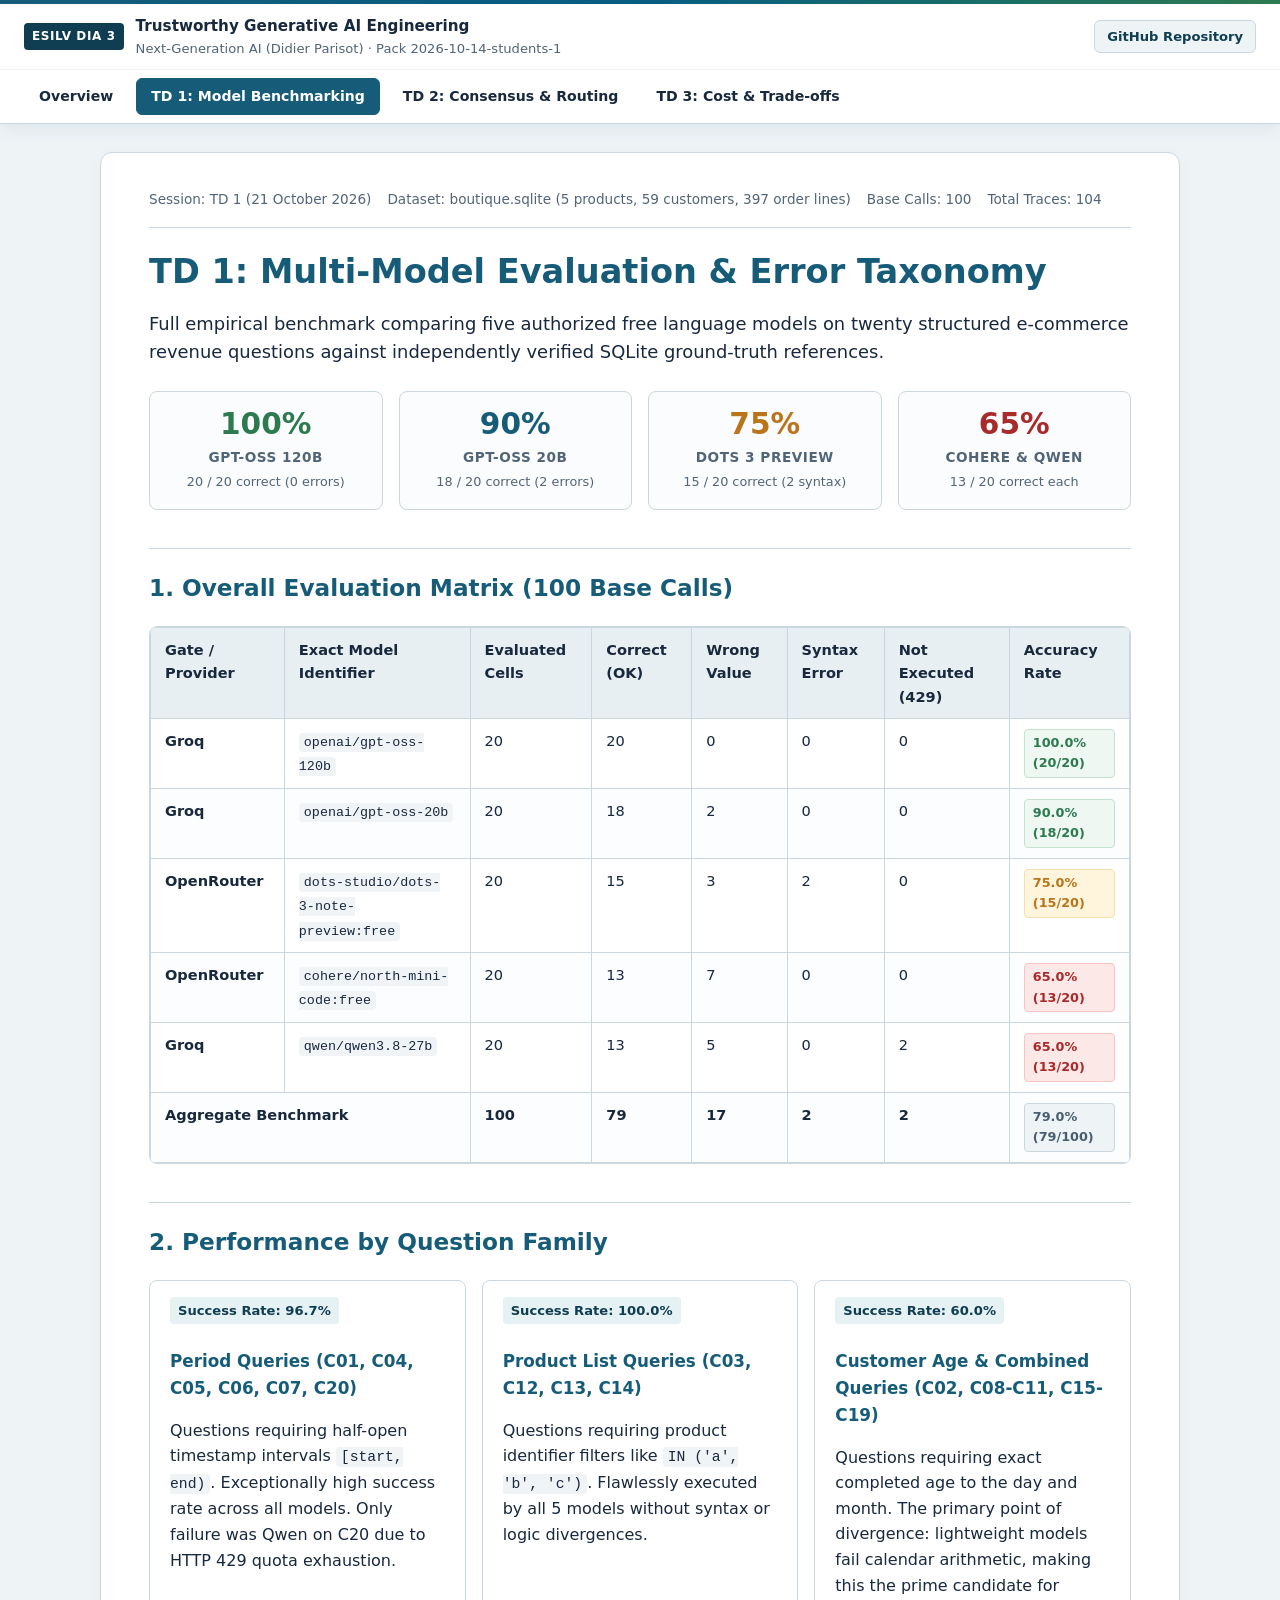
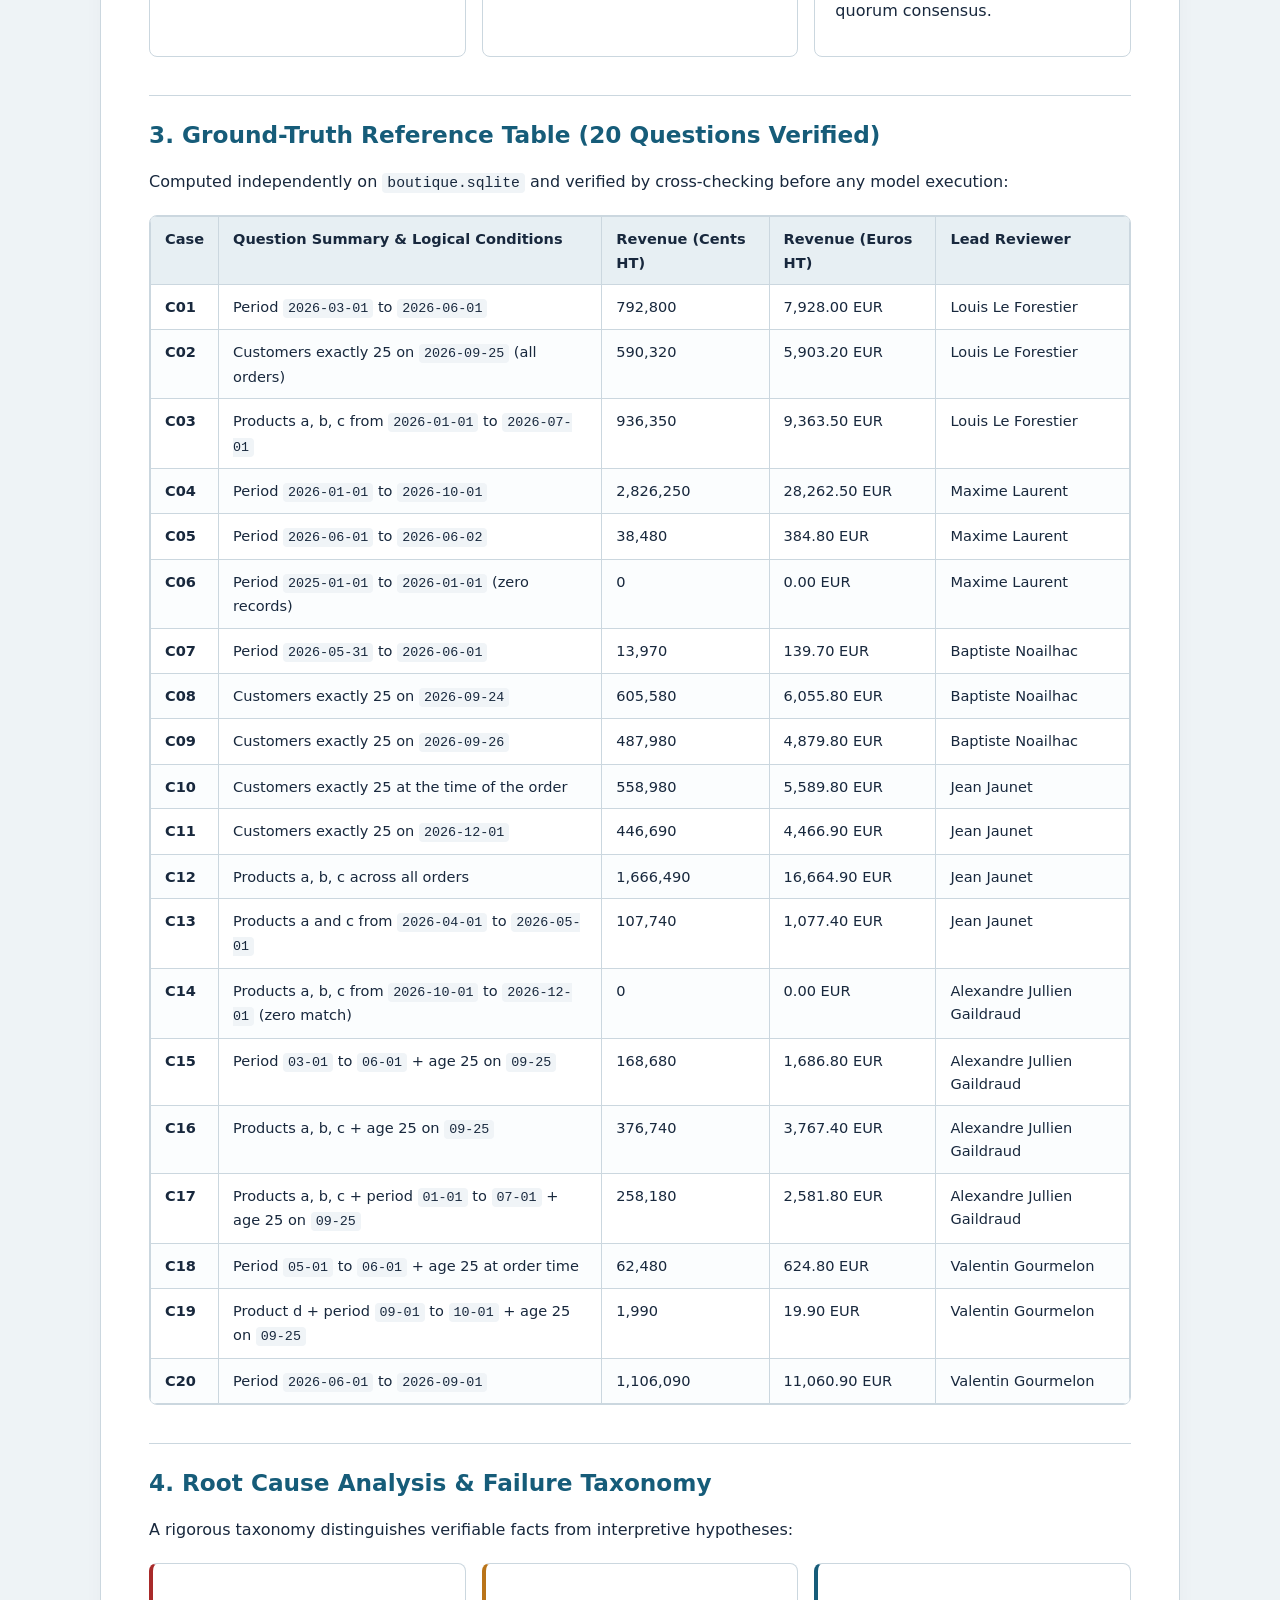
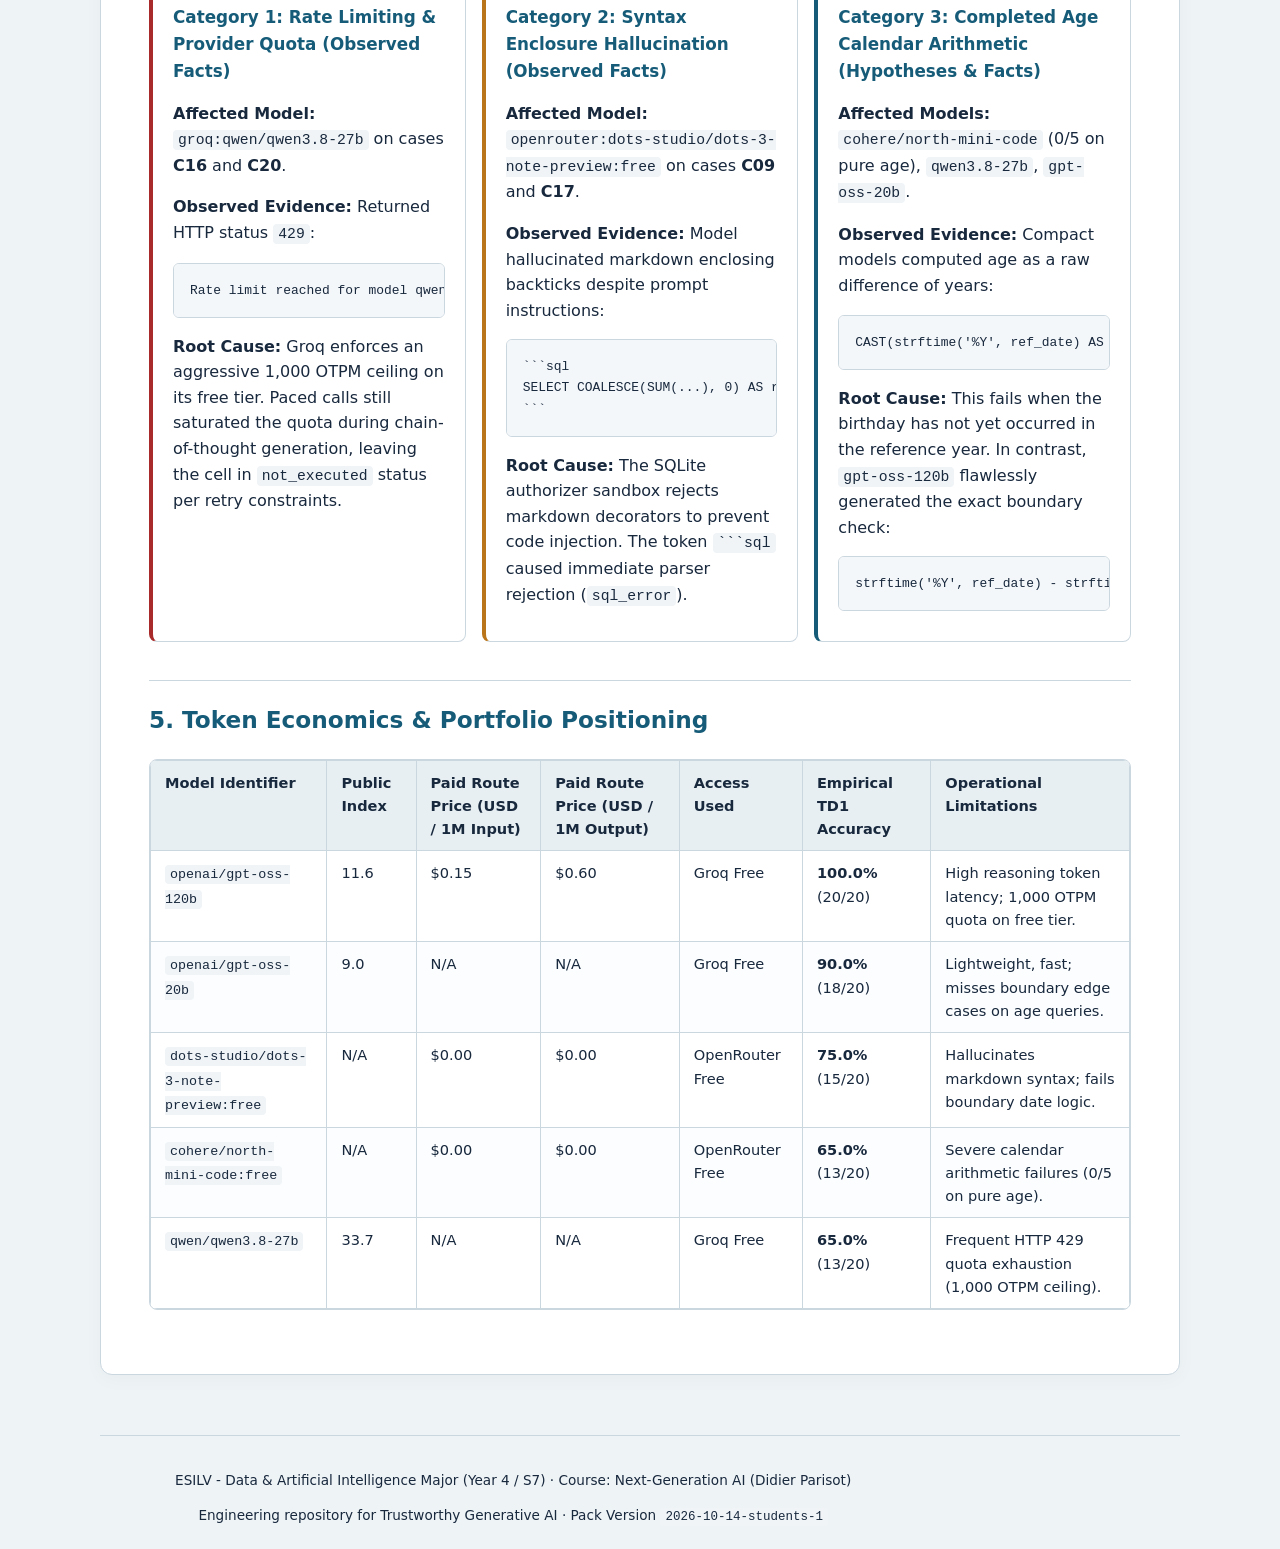
==== website/td1.html @ 549b9249 "feat(website): add comprehensive GitHub Pages portal and automated deployment workflow" ====
<!DOCTYPE html>
<html lang="en">
<head>
  <meta charset="utf-8">
  <meta name="viewport" content="width=device-width, initial-scale=1">
  <meta name="description" content="TD 1 Comprehensive Results, Model Benchmarking and Error Taxonomy - ESILV DIA 3">
  <title>TD 1: Multi-Model Evaluation &amp; Error Taxonomy | ESILV DIA 3</title>
  <link rel="stylesheet" href="css/style.css">
</head>
<body>

<header>
  <div class="header-accent"></div>
  <div class="header-top">
    <div class="brand-wrapper">
      <span class="brand-badge">ESILV DIA 3</span>
      <div>
        <div class="brand-title">Trustworthy Generative AI Engineering</div>
        <div class="brand-subtitle">Next-Generation AI (Didier Parisot) · Pack 2026-10-14-students-1</div>
      </div>
    </div>
    <div class="header-actions">
      <a href="https://github.com/louislefo/nextgen-ai-dia3" class="github-link" target="_blank" rel="noopener">
        <span>GitHub Repository</span>
      </a>
    </div>
  </div>
  <nav class="header-nav" aria-label="Main Navigation">
    <a href="index.html" class="nav-item">Overview</a>
    <a href="td1.html" class="nav-item active">TD 1: Model Benchmarking</a>
    <a href="td2.html" class="nav-item">TD 2: Consensus &amp; Routing</a>
    <a href="td3.html" class="nav-item">TD 3: Cost &amp; Trade-offs</a>
  </nav>
</header>

<main>
  <div class="meta-bar">
    <span>Session: TD 1 (21 October 2026)</span>
    <span>Dataset: boutique.sqlite (5 products, 59 customers, 397 order lines)</span>
    <span>Base Calls: 100</span>
    <span>Total Traces: 104</span>
  </div>

  <h1>TD 1: Multi-Model Evaluation &amp; Error Taxonomy</h1>
  <p class="lead">
    Full empirical benchmark comparing five authorized free language models on twenty structured e-commerce revenue questions against independently verified SQLite ground-truth references.
  </p>

  <div class="stat-grid">
    <div class="stat-card">
      <div class="stat-value" style="color: var(--green);">100%</div>
      <div class="stat-label">GPT-OSS 120B</div>
      <div class="stat-sub">20 / 20 correct (0 errors)</div>
    </div>
    <div class="stat-card">
      <div class="stat-value" style="color: var(--blue);">90%</div>
      <div class="stat-label">GPT-OSS 20B</div>
      <div class="stat-sub">18 / 20 correct (2 errors)</div>
    </div>
    <div class="stat-card">
      <div class="stat-value" style="color: var(--amber);">75%</div>
      <div class="stat-label">Dots 3 Preview</div>
      <div class="stat-sub">15 / 20 correct (2 syntax)</div>
    </div>
    <div class="stat-card">
      <div class="stat-value" style="color: var(--red);">65%</div>
      <div class="stat-label">Cohere &amp; Qwen</div>
      <div class="stat-sub">13 / 20 correct each</div>
    </div>
  </div>

  <h2>1. Overall Evaluation Matrix (100 Base Calls)</h2>
  <div class="tableau">
    <table>
      <thead>
        <tr>
          <th>Gate / Provider</th>
          <th>Exact Model Identifier</th>
          <th>Evaluated Cells</th>
          <th>Correct (OK)</th>
          <th>Wrong Value</th>
          <th>Syntax Error</th>
          <th>Not Executed (429)</th>
          <th>Accuracy Rate</th>
        </tr>
      </thead>
      <tbody>
        <tr>
          <td><strong>Groq</strong></td>
          <td><code>openai/gpt-oss-120b</code></td>
          <td>20</td>
          <td>20</td>
          <td>0</td>
          <td>0</td>
          <td>0</td>
          <td><span class="badge ok">100.0% (20/20)</span></td>
        </tr>
        <tr>
          <td><strong>Groq</strong></td>
          <td><code>openai/gpt-oss-20b</code></td>
          <td>20</td>
          <td>18</td>
          <td>2</td>
          <td>0</td>
          <td>0</td>
          <td><span class="badge ok">90.0% (18/20)</span></td>
        </tr>
        <tr>
          <td><strong>OpenRouter</strong></td>
          <td><code>dots-studio/dots-3-note-preview:free</code></td>
          <td>20</td>
          <td>15</td>
          <td>3</td>
          <td>2</td>
          <td>0</td>
          <td><span class="badge warning">75.0% (15/20)</span></td>
        </tr>
        <tr>
          <td><strong>OpenRouter</strong></td>
          <td><code>cohere/north-mini-code:free</code></td>
          <td>20</td>
          <td>13</td>
          <td>7</td>
          <td>0</td>
          <td>0</td>
          <td><span class="badge error">65.0% (13/20)</span></td>
        </tr>
        <tr>
          <td><strong>Groq</strong></td>
          <td><code>qwen/qwen3.8-27b</code></td>
          <td>20</td>
          <td>13</td>
          <td>5</td>
          <td>0</td>
          <td>2</td>
          <td><span class="badge error">65.0% (13/20)</span></td>
        </tr>
        <tr style="font-weight: 700; background: #eef3f6;">
          <td colspan="2">Aggregate Benchmark</td>
          <td>100</td>
          <td>79</td>
          <td>17</td>
          <td>2</td>
          <td>2</td>
          <td><span class="badge neutral">79.0% (79/100)</span></td>
        </tr>
      </tbody>
    </table>
  </div>

  <h2>2. Performance by Question Family</h2>
  <div class="cards">
    <div class="card">
      <div class="pill">Success Rate: 96.7%</div>
      <h3 class="card-title">Period Queries (C01, C04, C05, C06, C07, C20)</h3>
      <p>Questions requiring half-open timestamp intervals <code>[start, end)</code>. Exceptionally high success rate across all models. Only failure was Qwen on C20 due to HTTP 429 quota exhaustion.</p>
    </div>
    <div class="card">
      <div class="pill">Success Rate: 100.0%</div>
      <h3 class="card-title">Product List Queries (C03, C12, C13, C14)</h3>
      <p>Questions requiring product identifier filters like <code>IN ('a', 'b', 'c')</code>. Flawlessly executed by all 5 models without syntax or logic divergences.</p>
    </div>
    <div class="card">
      <div class="pill">Success Rate: 60.0%</div>
      <h3 class="card-title">Customer Age &amp; Combined Queries (C02, C08-C11, C15-C19)</h3>
      <p>Questions requiring exact completed age to the day and month. The primary point of divergence: lightweight models fail calendar arithmetic, making this the prime candidate for quorum consensus.</p>
    </div>
  </div>

  <h2>3. Ground-Truth Reference Table (20 Questions Verified)</h2>
  <p>Computed independently on <code>boutique.sqlite</code> and verified by cross-checking before any model execution:</p>

  <div class="tableau">
    <table>
      <thead>
        <tr>
          <th>Case</th>
          <th>Question Summary &amp; Logical Conditions</th>
          <th>Revenue (Cents HT)</th>
          <th>Revenue (Euros HT)</th>
          <th>Lead Reviewer</th>
        </tr>
      </thead>
      <tbody>
        <tr><td><strong>C01</strong></td><td>Period <code>2026-03-01</code> to <code>2026-06-01</code></td><td>792,800</td><td>7,928.00 EUR</td><td>Louis Le Forestier</td></tr>
        <tr><td><strong>C02</strong></td><td>Customers exactly 25 on <code>2026-09-25</code> (all orders)</td><td>590,320</td><td>5,903.20 EUR</td><td>Louis Le Forestier</td></tr>
        <tr><td><strong>C03</strong></td><td>Products a, b, c from <code>2026-01-01</code> to <code>2026-07-01</code></td><td>936,350</td><td>9,363.50 EUR</td><td>Louis Le Forestier</td></tr>
        <tr><td><strong>C04</strong></td><td>Period <code>2026-01-01</code> to <code>2026-10-01</code></td><td>2,826,250</td><td>28,262.50 EUR</td><td>Maxime Laurent</td></tr>
        <tr><td><strong>C05</strong></td><td>Period <code>2026-06-01</code> to <code>2026-06-02</code></td><td>38,480</td><td>384.80 EUR</td><td>Maxime Laurent</td></tr>
        <tr><td><strong>C06</strong></td><td>Period <code>2025-01-01</code> to <code>2026-01-01</code> (zero records)</td><td>0</td><td>0.00 EUR</td><td>Maxime Laurent</td></tr>
        <tr><td><strong>C07</strong></td><td>Period <code>2026-05-31</code> to <code>2026-06-01</code></td><td>13,970</td><td>139.70 EUR</td><td>Baptiste Noailhac</td></tr>
        <tr><td><strong>C08</strong></td><td>Customers exactly 25 on <code>2026-09-24</code></td><td>605,580</td><td>6,055.80 EUR</td><td>Baptiste Noailhac</td></tr>
        <tr><td><strong>C09</strong></td><td>Customers exactly 25 on <code>2026-09-26</code></td><td>487,980</td><td>4,879.80 EUR</td><td>Baptiste Noailhac</td></tr>
        <tr><td><strong>C10</strong></td><td>Customers exactly 25 at the time of the order</td><td>558,980</td><td>5,589.80 EUR</td><td>Jean Jaunet</td></tr>
        <tr><td><strong>C11</strong></td><td>Customers exactly 25 on <code>2026-12-01</code></td><td>446,690</td><td>4,466.90 EUR</td><td>Jean Jaunet</td></tr>
        <tr><td><strong>C12</strong></td><td>Products a, b, c across all orders</td><td>1,666,490</td><td>16,664.90 EUR</td><td>Jean Jaunet</td></tr>
        <tr><td><strong>C13</strong></td><td>Products a and c from <code>2026-04-01</code> to <code>2026-05-01</code></td><td>107,740</td><td>1,077.40 EUR</td><td>Jean Jaunet</td></tr>
        <tr><td><strong>C14</strong></td><td>Products a, b, c from <code>2026-10-01</code> to <code>2026-12-01</code> (zero match)</td><td>0</td><td>0.00 EUR</td><td>Alexandre Jullien Gaildraud</td></tr>
        <tr><td><strong>C15</strong></td><td>Period <code>03-01</code> to <code>06-01</code> + age 25 on <code>09-25</code></td><td>168,680</td><td>1,686.80 EUR</td><td>Alexandre Jullien Gaildraud</td></tr>
        <tr><td><strong>C16</strong></td><td>Products a, b, c + age 25 on <code>09-25</code></td><td>376,740</td><td>3,767.40 EUR</td><td>Alexandre Jullien Gaildraud</td></tr>
        <tr><td><strong>C17</strong></td><td>Products a, b, c + period <code>01-01</code> to <code>07-01</code> + age 25 on <code>09-25</code></td><td>258,180</td><td>2,581.80 EUR</td><td>Alexandre Jullien Gaildraud</td></tr>
        <tr><td><strong>C18</strong></td><td>Period <code>05-01</code> to <code>06-01</code> + age 25 at order time</td><td>62,480</td><td>624.80 EUR</td><td>Valentin Gourmelon</td></tr>
        <tr><td><strong>C19</strong></td><td>Product d + period <code>09-01</code> to <code>10-01</code> + age 25 on <code>09-25</code></td><td>1,990</td><td>19.90 EUR</td><td>Valentin Gourmelon</td></tr>
        <tr><td><strong>C20</strong></td><td>Period <code>2026-06-01</code> to <code>2026-09-01</code></td><td>1,106,090</td><td>11,060.90 EUR</td><td>Valentin Gourmelon</td></tr>
      </tbody>
    </table>
  </div>

  <h2>4. Root Cause Analysis &amp; Failure Taxonomy</h2>
  <p>A rigorous taxonomy distinguishes verifiable facts from interpretive hypotheses:</p>

  <div class="cards">
    <div class="card" style="border-left: 4px solid var(--red);">
      <h3 class="card-title">Category 1: Rate Limiting &amp; Provider Quota (Observed Facts)</h3>
      <p><strong>Affected Model:</strong> <code>groq:qwen/qwen3.8-27b</code> on cases <strong>C16</strong> and <strong>C20</strong>.</p>
      <p><strong>Observed Evidence:</strong> Returned HTTP status <code>429</code>:</p>
      <pre><code>Rate limit reached for model qwen/qwen3.8-27b on output tokens per minute (OTPM): Limit 1000, Used 865, Requested 186</code></pre>
      <p><strong>Root Cause:</strong> Groq enforces an aggressive 1,000 OTPM ceiling on its free tier. Paced calls still saturated the quota during chain-of-thought generation, leaving the cell in <code>not_executed</code> status per retry constraints.</p>
    </div>

    <div class="card" style="border-left: 4px solid var(--amber);">
      <h3 class="card-title">Category 2: Syntax Enclosure Hallucination (Observed Facts)</h3>
      <p><strong>Affected Model:</strong> <code>openrouter:dots-studio/dots-3-note-preview:free</code> on cases <strong>C09</strong> and <strong>C17</strong>.</p>
      <p><strong>Observed Evidence:</strong> Model hallucinated markdown enclosing backticks despite prompt instructions:</p>
      <pre><code>```sql
SELECT COALESCE(SUM(...), 0) AS revenue_cents FROM ...
```</code></pre>
      <p><strong>Root Cause:</strong> The SQLite authorizer sandbox rejects markdown decorators to prevent code injection. The token <code>```sql</code> caused immediate parser rejection (<code>sql_error</code>).</p>
    </div>

    <div class="card" style="border-left: 4px solid var(--blue);">
      <h3 class="card-title">Category 3: Completed Age Calendar Arithmetic (Hypotheses &amp; Facts)</h3>
      <p><strong>Affected Models:</strong> <code>cohere/north-mini-code</code> (0/5 on pure age), <code>qwen3.8-27b</code>, <code>gpt-oss-20b</code>.</p>
      <p><strong>Observed Evidence:</strong> Compact models computed age as a raw difference of years:</p>
      <pre><code>CAST(strftime('%Y', ref_date) AS INT) - CAST(strftime('%Y', birth_date) AS INT) = 25</code></pre>
      <p><strong>Root Cause:</strong> This fails when the birthday has not yet occurred in the reference year. In contrast, <code>gpt-oss-120b</code> flawlessly generated the exact boundary check:</p>
      <pre><code>strftime('%Y', ref_date) - strftime('%Y', birth_date) - (strftime('%m-%d', ref_date) &lt; strftime('%m-%d', birth_date)) = 25</code></pre>
    </div>
  </div>

  <h2>5. Token Economics &amp; Portfolio Positioning</h2>
  <div class="tableau">
    <table>
      <thead>
        <tr>
          <th>Model Identifier</th>
          <th>Public Index</th>
          <th>Paid Route Price (USD / 1M Input)</th>
          <th>Paid Route Price (USD / 1M Output)</th>
          <th>Access Used</th>
          <th>Empirical TD1 Accuracy</th>
          <th>Operational Limitations</th>
        </tr>
      </thead>
      <tbody>
        <tr>
          <td><code>openai/gpt-oss-120b</code></td>
          <td>11.6</td>
          <td>$0.15</td>
          <td>$0.60</td>
          <td>Groq Free</td>
          <td><strong>100.0%</strong> (20/20)</td>
          <td>High reasoning token latency; 1,000 OTPM quota on free tier.</td>
        </tr>
        <tr>
          <td><code>openai/gpt-oss-20b</code></td>
          <td>9.0</td>
          <td>N/A</td>
          <td>N/A</td>
          <td>Groq Free</td>
          <td><strong>90.0%</strong> (18/20)</td>
          <td>Lightweight, fast; misses boundary edge cases on age queries.</td>
        </tr>
        <tr>
          <td><code>dots-studio/dots-3-note-preview:free</code></td>
          <td>N/A</td>
          <td>$0.00</td>
          <td>$0.00</td>
          <td>OpenRouter Free</td>
          <td><strong>75.0%</strong> (15/20)</td>
          <td>Hallucinates markdown syntax; fails boundary date logic.</td>
        </tr>
        <tr>
          <td><code>cohere/north-mini-code:free</code></td>
          <td>N/A</td>
          <td>$0.00</td>
          <td>$0.00</td>
          <td>OpenRouter Free</td>
          <td><strong>65.0%</strong> (13/20)</td>
          <td>Severe calendar arithmetic failures (0/5 on pure age).</td>
        </tr>
        <tr>
          <td><code>qwen/qwen3.8-27b</code></td>
          <td>33.7</td>
          <td>N/A</td>
          <td>N/A</td>
          <td>Groq Free</td>
          <td><strong>65.0%</strong> (13/20)</td>
          <td>Frequent HTTP 429 quota exhaustion (1,000 OTPM ceiling).</td>
        </tr>
      </tbody>
    </table>
  </div>
</main>

<footer>
  <p>ESILV - Data &amp; Artificial Intelligence Major (Year 4 / S7) · Course: Next-Generation AI (Didier Parisot)</p>
  <p>Engineering repository for Trustworthy Generative AI · Pack Version <code>2026-10-14-students-1</code></p>
</footer>

</body>
</html>
---- website/css/style.css ----
:root {
  --ink: #18283d;
  --blue: #165c79;
  --blue-dark: #0f3d51;
  --blue-light: #257e9f;
  --accent: #075e83;
  --line: #cbd7df;
  --bg: #eef3f6;
  --paper: #ffffff;
  --green: #2d7a4f;
  --green-bg: #eef7f1;
  --amber: #ba7419;
  --amber-bg: #fff4dc;
  --red: #a82a2a;
  --red-bg: #fde8e8;
  --meta: #526477;
}

* {
  box-sizing: border-box;
}

html {
  scroll-padding-top: 80px;
}

body {
  margin: 0;
  color: var(--ink);
  background: var(--bg);
  font: 16px/1.6 system-ui, -apple-system, 'Segoe UI', Roboto, Helvetica, Arial, sans-serif;
}

a {
  color: var(--accent);
  text-decoration: none;
  overflow-wrap: anywhere;
}

a:hover {
  text-decoration: underline;
}

/* Elevated, Polished Header */
header {
  position: sticky;
  top: 0;
  z-index: 1000;
  background: var(--paper);
  border-bottom: 1px solid var(--line);
  box-shadow: 0 4px 18px rgba(22, 92, 121, 0.08);
}

.header-accent {
  height: 4px;
  background: linear-gradient(90deg, #165c79 0%, #075e83 50%, #2d7a4f 100%);
}

.header-top {
  display: flex;
  align-items: center;
  justify-content: space-between;
  padding: 10px 24px;
  border-bottom: 1px solid #f0f4f7;
  flex-wrap: wrap;
  gap: 12px;
}

.brand-wrapper {
  display: flex;
  align-items: center;
  gap: 12px;
}

.brand-badge {
  background: var(--blue-dark);
  color: #ffffff;
  font-size: 0.75rem;
  font-weight: 800;
  letter-spacing: 0.05em;
  padding: 4px 8px;
  border-radius: 4px;
  text-transform: uppercase;
}

.brand-title {
  font-weight: 700;
  font-size: 0.95rem;
  color: var(--ink);
}

.brand-subtitle {
  color: var(--meta);
  font-size: 0.82rem;
}

.header-actions {
  display: flex;
  align-items: center;
  gap: 10px;
}

.github-link {
  display: inline-flex;
  align-items: center;
  gap: 6px;
  padding: 5px 12px;
  font-size: 0.82rem;
  font-weight: 600;
  color: var(--blue-dark);
  background: var(--bg);
  border: 1px solid var(--line);
  border-radius: 6px;
  transition: all 0.2s ease;
}

.github-link:hover {
  background: #e2edf2;
  text-decoration: none;
}

.header-nav {
  padding: 8px 24px;
  display: flex;
  gap: 8px;
  flex-wrap: wrap;
}

.nav-item {
  padding: 6px 14px;
  border: 1px solid transparent;
  border-radius: 6px;
  font-size: 0.88rem;
  font-weight: 600;
  color: var(--ink);
  transition: all 0.15s ease-in-out;
}

.nav-item:hover {
  background: var(--bg);
  text-decoration: none;
  color: var(--blue);
}

.nav-item.active {
  background: var(--blue);
  color: #ffffff;
  border-color: var(--blue);
}

/* Main Container */
main {
  max-width: 1080px;
  margin: 28px auto 60px;
  background: var(--paper);
  padding: 36px 48px;
  border-radius: 12px;
  border: 1px solid var(--line);
  box-shadow: 0 4px 20px rgba(0, 0, 0, 0.03);
}

/* Typography */
h1 {
  font-size: 2.1rem;
  line-height: 1.2;
  color: var(--blue);
  margin-top: 0;
  margin-bottom: 12px;
}

h2 {
  font-size: 1.45rem;
  color: var(--blue);
  margin: 38px 0 16px;
  border-top: 1px solid var(--line);
  padding-top: 20px;
}

h3 {
  font-size: 1.18rem;
  color: var(--blue-dark);
  margin: 24px 0 10px;
}

p, li {
  max-width: 90ch;
  color: var(--ink);
}

.lead {
  font-size: 1.12rem;
  line-height: 1.6;
  color: var(--ink);
  font-weight: 450;
  margin-bottom: 24px;
}

.meta-bar {
  display: flex;
  flex-wrap: wrap;
  gap: 16px;
  font-size: 0.85rem;
  color: var(--meta);
  margin-bottom: 24px;
  padding-bottom: 16px;
  border-bottom: 1px solid var(--line);
}

/* Notices and Callouts */
.notice {
  border-left: 5px solid var(--blue);
  background: #f4fafc;
  padding: 14px 18px;
  margin: 18px 0 24px;
  border-radius: 0 8px 8px 0;
  font-size: 0.95rem;
}

.notice.final {
  border-left-color: var(--green);
  background: var(--green-bg);
}

.notice.warning {
  border-left-color: var(--amber);
  background: var(--amber-bg);
}

.notice p {
  margin: 4px 0;
}

/* Metric / Stat Cards Grid */
.stat-grid {
  display: grid;
  grid-template-columns: repeat(auto-fit, minmax(200px, 1fr));
  gap: 16px;
  margin: 24px 0 32px;
}

.stat-card {
  border: 1px solid var(--line);
  border-radius: 8px;
  padding: 16px;
  background: #fafcfe;
  text-align: center;
}

.stat-value {
  font-size: 1.85rem;
  font-weight: 800;
  color: var(--blue);
  line-height: 1.1;
  margin-bottom: 6px;
}

.stat-label {
  font-size: 0.85rem;
  font-weight: 600;
  color: var(--meta);
  text-transform: uppercase;
  letter-spacing: 0.04em;
}

.stat-sub {
  font-size: 0.8rem;
  color: var(--meta);
  margin-top: 4px;
}

/* General Cards */
.cards, .grid-2, .grid-3 {
  display: grid;
  grid-template-columns: repeat(auto-fit, minmax(min(280px, 100%), 1fr));
  gap: 16px;
  margin: 20px 0;
}

.card {
  border: 1px solid var(--line);
  border-radius: 8px;
  padding: 16px 20px;
  background: #ffffff;
}

.card-title {
  font-size: 1.05rem;
  font-weight: 700;
  color: var(--blue);
  margin-bottom: 8px;
}

/* Tables */
.tableau {
  overflow-x: auto;
  max-width: 100%;
  margin: 20px 0 28px;
  border-radius: 8px;
  border: 1px solid var(--line);
}

table {
  width: 100%;
  border-collapse: collapse;
  font-size: 0.91rem;
}

th, td {
  border: 1px solid var(--line);
  padding: 10px 14px;
  text-align: left;
  vertical-align: top;
}

th {
  background: #e7eff3;
  color: var(--ink);
  font-weight: 700;
}

tr:nth-child(even) td {
  background: #fbfdfe;
}

/* Badges and Pills */
.pill {
  display: inline-block;
  background: #e6f1f4;
  padding: 3px 8px;
  border-radius: 4px;
  font-size: 0.82rem;
  font-weight: 600;
  color: var(--blue-dark);
}

.badge {
  display: inline-block;
  padding: 3px 8px;
  border-radius: 4px;
  font-size: 0.8rem;
  font-weight: 700;
  text-transform: uppercase;
}

.badge.ok {
  background: var(--green-bg);
  color: var(--green);
  border: 1px solid #c2e2ce;
}

.badge.error {
  background: var(--red-bg);
  color: var(--red);
  border: 1px solid #f8c3c3;
}

.badge.warning {
  background: var(--amber-bg);
  color: var(--amber);
  border: 1px solid #f6deb3;
}

.badge.neutral {
  background: #eef3f6;
  color: #495d70;
  border: 1px solid var(--line);
}

/* Code & Preformatted */
pre {
  overflow-x: auto;
  padding: 16px;
  background: #f4f7f9;
  border: 1px solid var(--line);
  border-radius: 6px;
  font-size: 0.88rem;
  line-height: 1.5;
}

code {
  font-family: ui-monospace, 'Cascadia Code', 'Source Code Pro', Menlo, Consolas, monospace;
  font-size: 0.92em;
  background: #f0f4f7;
  padding: 2px 5px;
  border-radius: 4px;
}

pre code {
  background: transparent;
  padding: 0;
  border-radius: 0;
}

/* Team Section */
.team-grid {
  display: grid;
  grid-template-columns: repeat(auto-fit, minmax(280px, 1fr));
  gap: 16px;
  margin: 20px 0;
}

.member-card {
  border: 1px solid var(--line);
  border-radius: 8px;
  padding: 16px;
  background: #fcfdfe;
}

.member-name {
  font-weight: 700;
  font-size: 1rem;
  color: var(--blue);
  margin-bottom: 2px;
}

.member-email {
  font-size: 0.82rem;
  color: var(--meta);
  margin-bottom: 8px;
}

.member-role {
  font-size: 0.88rem;
  color: var(--ink);
  line-height: 1.4;
}

/* Footer */
footer {
  max-width: 1080px;
  margin: auto;
  padding: 0 24px 40px;
  font-size: 0.85rem;
  color: var(--meta);
  text-align: center;
  border-top: 1px solid var(--line);
  padding-top: 20px;
}

@media (max-width: 768px) {
  body {
    font-size: 15px;
  }
  main {
    margin: 12px 8px;
    padding: 22px 18px;
  }
  h1 {
    font-size: 1.65rem;
  }
  .header-top {
    padding: 8px 14px;
  }
  .header-nav {
    padding: 6px 14px;
  }
}
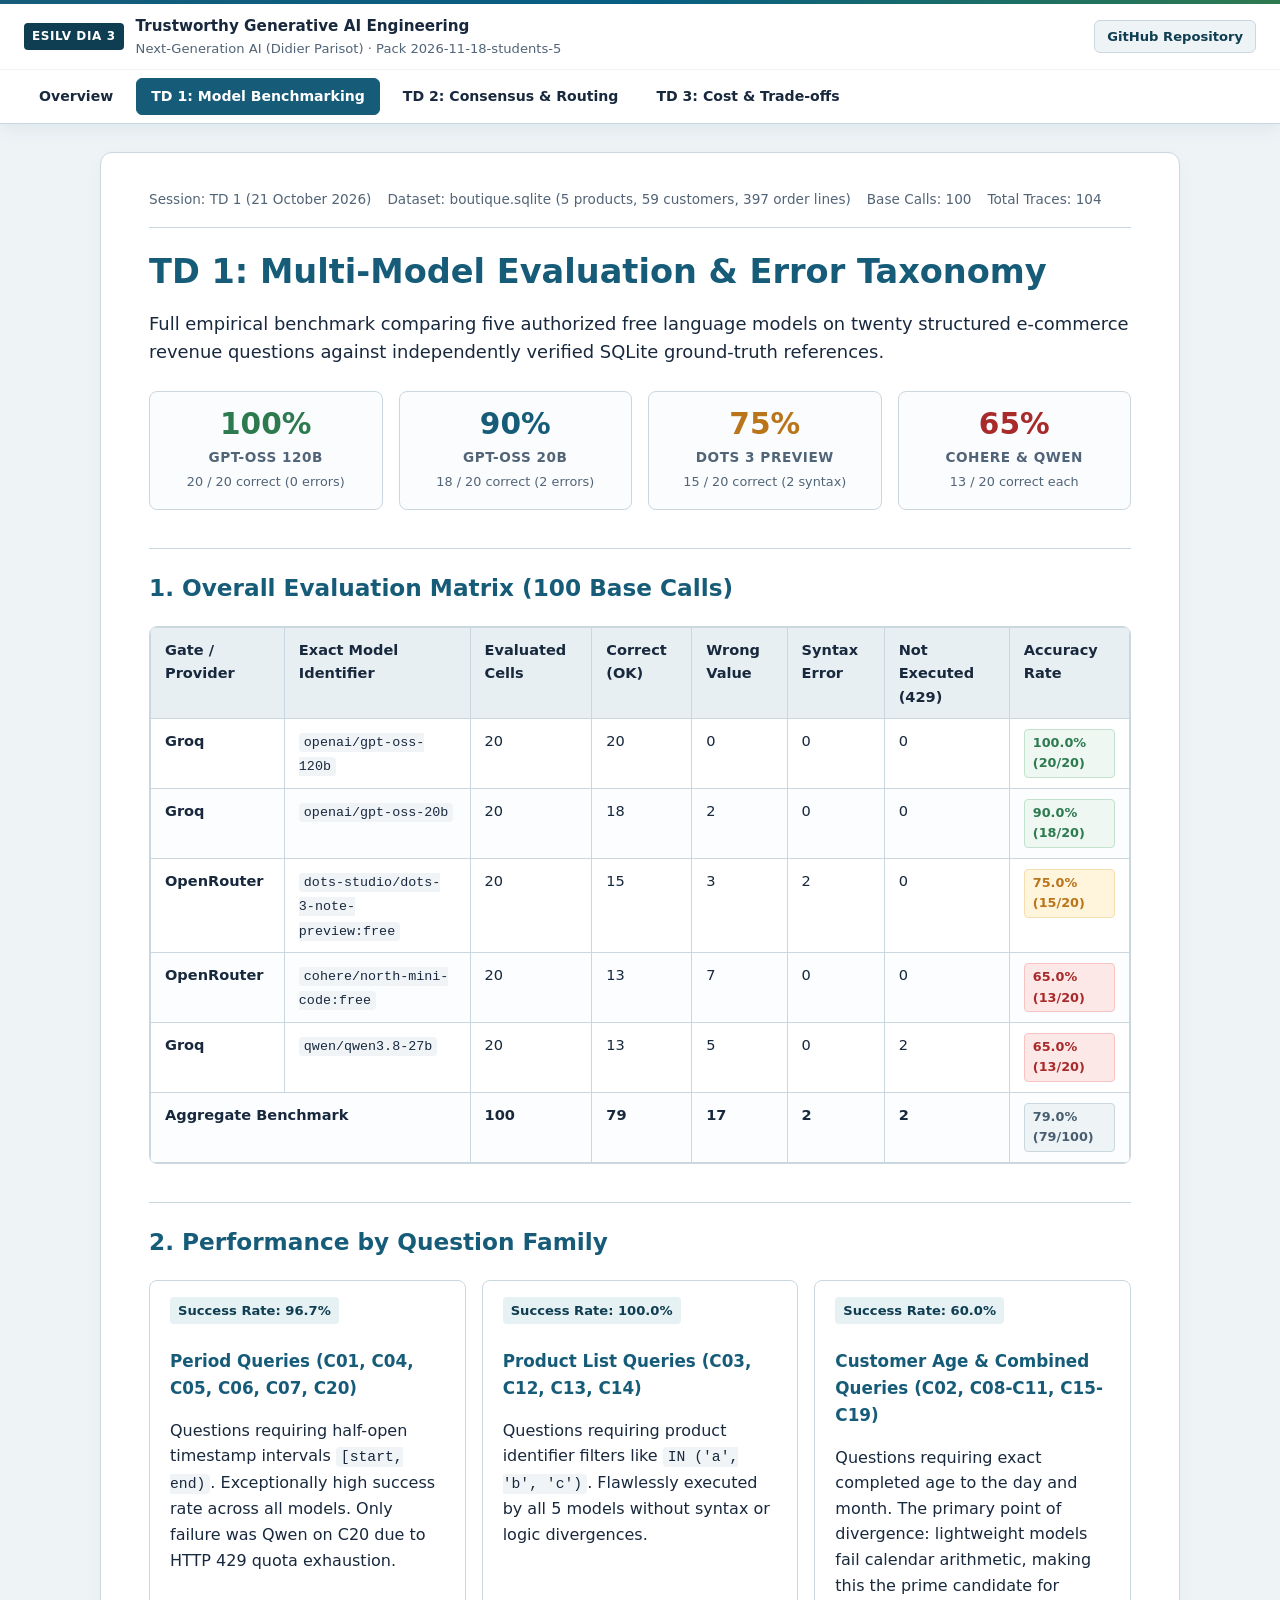
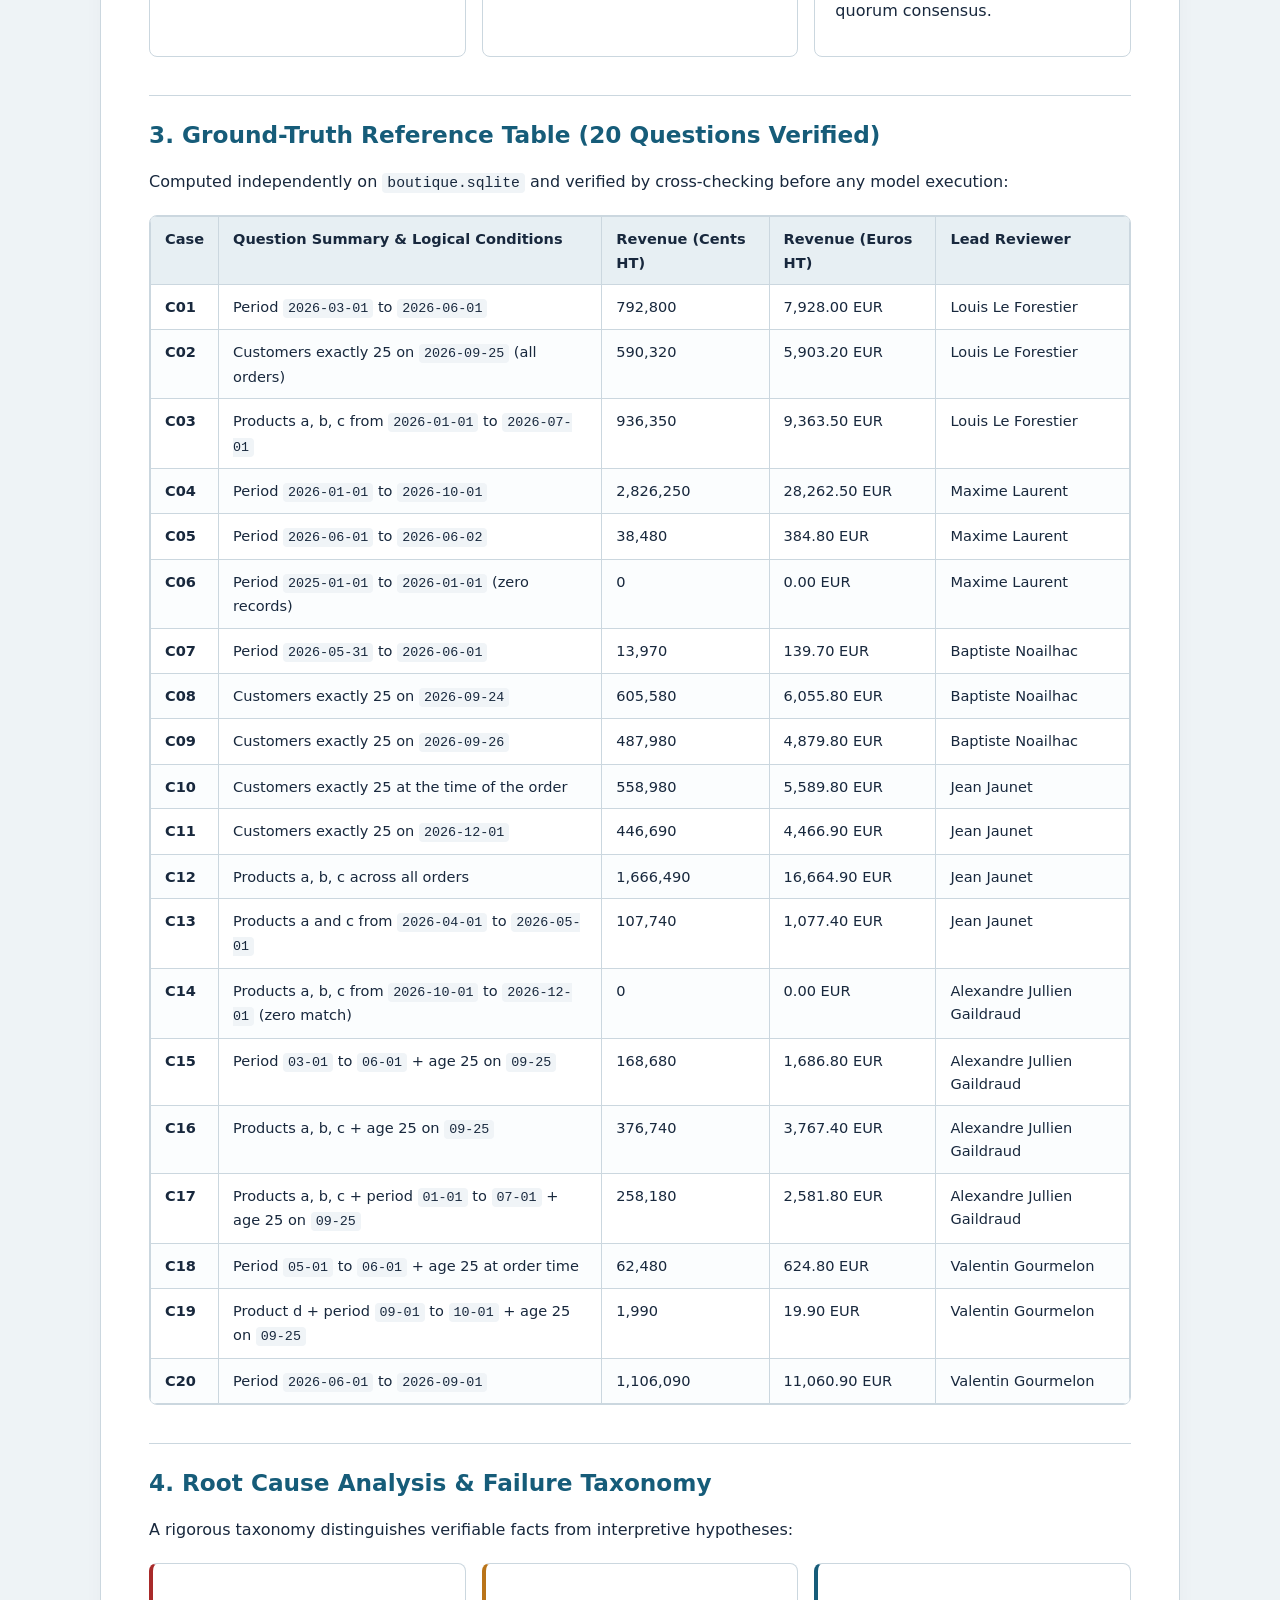
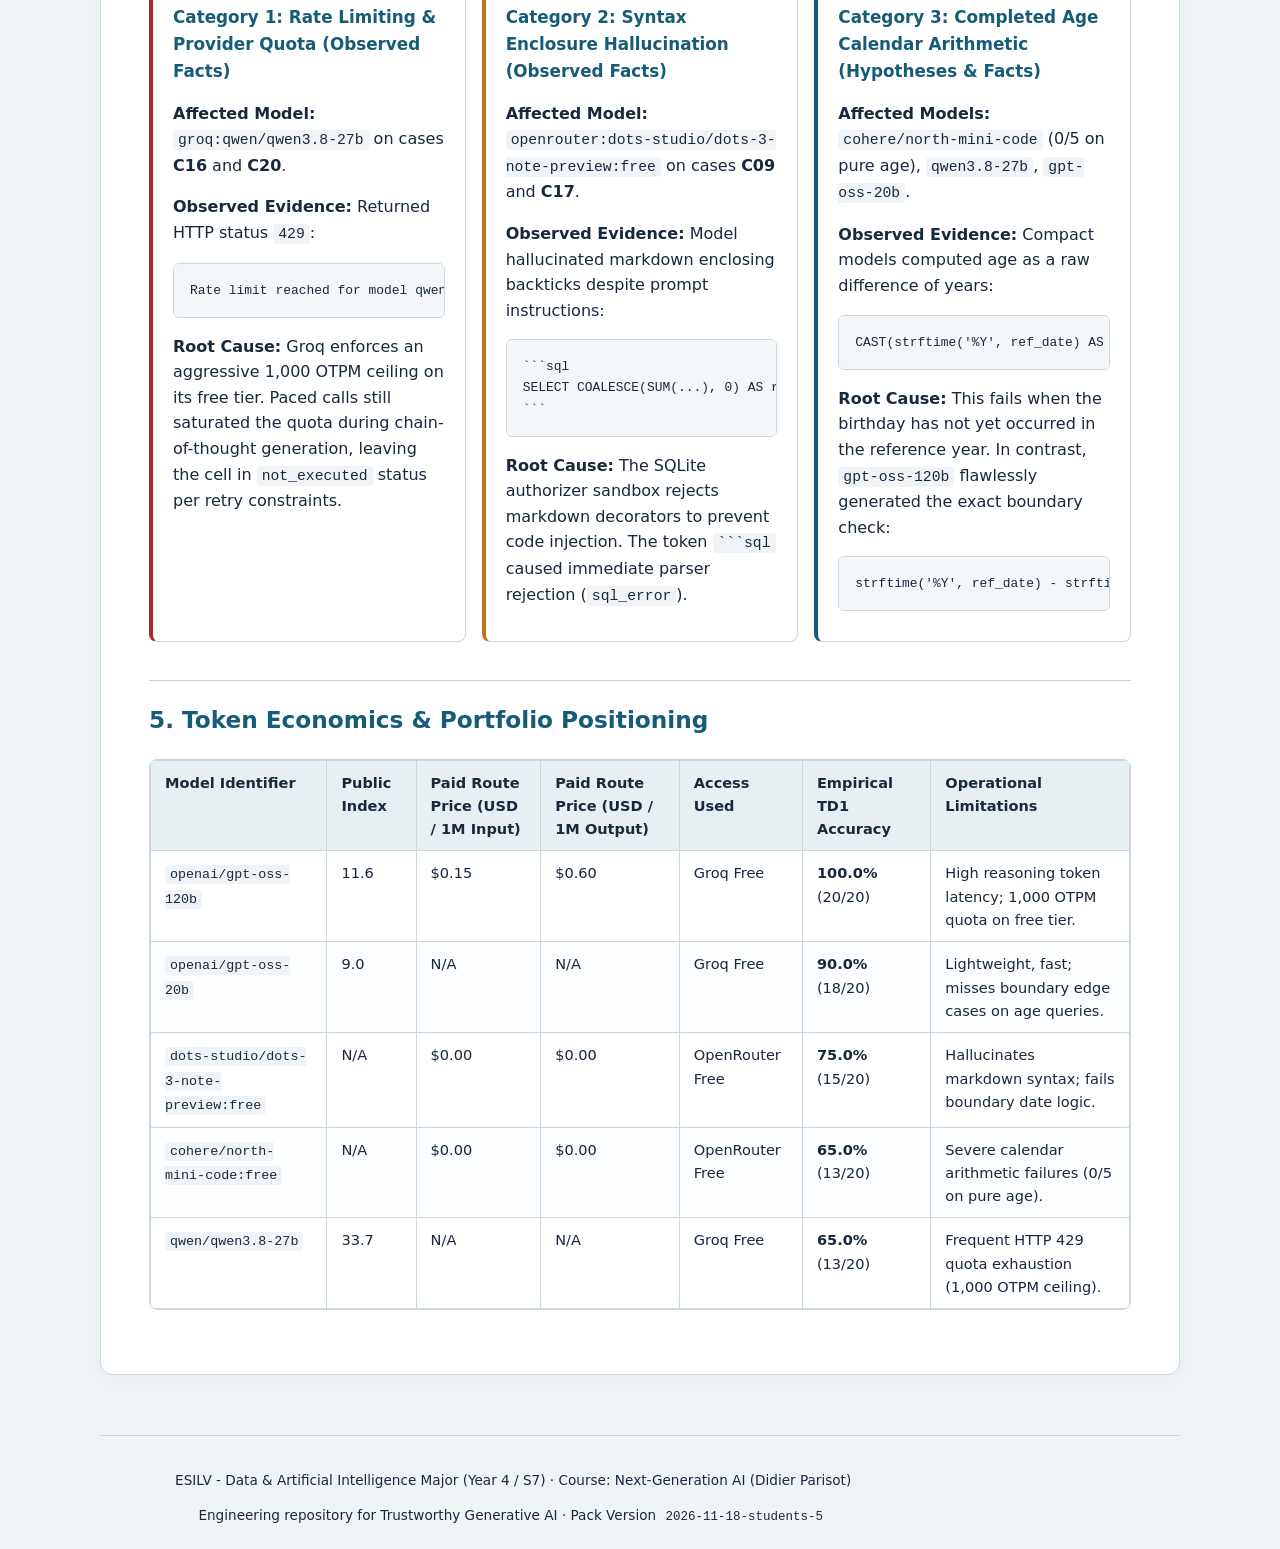
==== commit 183a37e7: "docs(website): synchronize documentation portal with TD 2 empirical deliverables" ====
--- a/website/td1.html
+++ b/website/td1.html
@@ -16,7 +16,7 @@
       <span class="brand-badge">ESILV DIA 3</span>
       <div>
         <div class="brand-title">Trustworthy Generative AI Engineering</div>
-        <div class="brand-subtitle">Next-Generation AI (Didier Parisot) · Pack 2026-10-14-students-1</div>
+        <div class="brand-subtitle">Next-Generation AI (Didier Parisot) · Pack 2026-11-18-students-5</div>
       </div>
     </div>
     <div class="header-actions">
@@ -305,7 +305,7 @@
 
 <footer>
   <p>ESILV - Data &amp; Artificial Intelligence Major (Year 4 / S7) · Course: Next-Generation AI (Didier Parisot)</p>
-  <p>Engineering repository for Trustworthy Generative AI · Pack Version <code>2026-10-14-students-1</code></p>
+  <p>Engineering repository for Trustworthy Generative AI · Pack Version <code>2026-11-18-students-5</code></p>
 </footer>
 
 </body>
